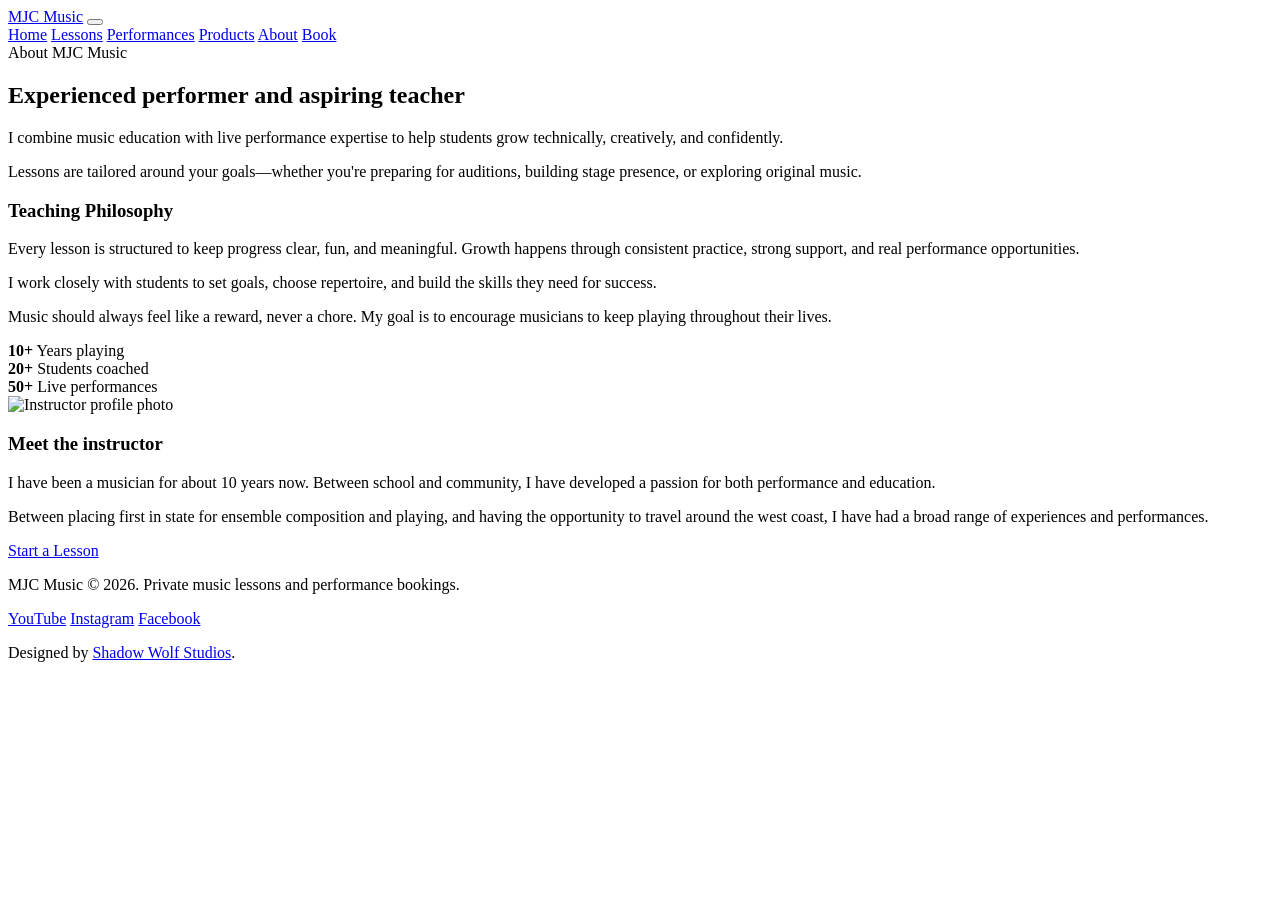
==== about.html @ 0f29dfd9 "Added html pages" ====
﻿<!DOCTYPE html>
<html lang="en">
<head>
  <meta charset="UTF-8">
  <meta name="viewport" content="width=device-width, initial-scale=1.0">
  <title>About | MJCMusic</title>
  <meta name="description" content="About MJCMusic, the experience and mission behind private lessons and performance bookings." />
  <link rel="stylesheet" href="css/style.css">
  <link rel="stylesheet" href="css/about.css">
</head>
<body>
  <header class="site-header">
    <div class="container header-inner">
      <a href="index.html" class="brand">MJC Music</a>
      <button class="menu-toggle" aria-expanded="false" aria-label="Open menu">
        <span></span>
        <span></span>
        <span></span>
      </button>
      <nav class="site-nav" aria-label="Primary navigation">
        <a href="index.html">Home</a>
        <a href="lessons.html">Lessons</a>
        <a href="performances.html">Performances</a>
        <a href="products.html">Products</a>
        <a href="about.html">About</a>
        <a href="contact.html">Book</a>
      </nav>
    </div>
  </header>

  <main>
    <section class="section-light">
      <div class="container section-header">
        <span class="eyebrow">About MJC Music</span>
        <h2>Experienced performer and aspiring teacher</h2>
        <p>I combine music education with live performance expertise to help students grow technically, creatively, and confidently.</p>
        <p>Lessons are tailored around your goals—whether you're preparing for auditions, building stage presence, or exploring original music.</p>
      </div>

      <div class="container about-grid">
        <div>
          <h3>Teaching Philosophy</h3>
          <p>Every lesson is structured to keep progress clear, fun, and meaningful. Growth happens through consistent practice, strong support, and real performance opportunities.</p>
          <p>I work closely with students to set goals, choose repertoire, and build the skills they need for success.</p>
          <p>Music should always feel like a reward, never a chore. My goal is to encourage musicians to keep playing throughout their lives.</p>
        </div>
        <div class="stats-panel">
          <div class="stat-item">
            <strong>10+</strong>
            <span>Years playing</span>
          </div>
          <div class="stat-item">
            <strong>20+</strong>
            <span>Students coached</span>
          </div>
          <div class="stat-item">
            <strong>50+</strong>
            <span>Live performances</span>
          </div>
        </div>
      </div>

      <div class="container profile-card">
        <div class="profile-image">
          <img src="img/me2.png" alt="Instructor profile photo">
        </div>
        <div class="profile-text">
          <h3>Meet the instructor</h3>
          <p>I have been a musician for about 10 years now. Between school and community, I have developed a passion for both performance and education.</p>
          <p>Between placing first in state for ensemble composition and playing, and having the opportunity to travel around the west coast, I have had a broad range of experiences and performances.</p>
        </div>
      </div>

      <div class="container hero-actions">
        <a href="contact.html" class="btn btn-primary">Start a Lesson</a>
      </div>
    </section>
  </main>

  <footer class="site-footer">
    <div class="container footer-inner">
      <p>MJC Music © 2026. Private music lessons and performance bookings.</p>
      <div class="social-links">
        <a href="https://www.youtube.com/channel/YOUR_CHANNEL_ID" target="_blank" rel="noreferrer noopener" aria-label="YouTube">YouTube</a>
        <a href="https://www.instagram.com/YOUR_HANDLE" target="_blank" rel="noreferrer noopener" aria-label="Instagram">Instagram</a>
        <a href="https://www.facebook.com/YOUR_PAGE" target="_blank" rel="noreferrer noopener" aria-label="Facebook">Facebook</a>
      </div>
      <p>Designed by <a href="https://sws.rf.gd/" target="_blank">Shadow Wolf Studios</a>.</p>
    </div>
  </footer>
  <script src="js/menu.js" defer></script>
</body>
</html>
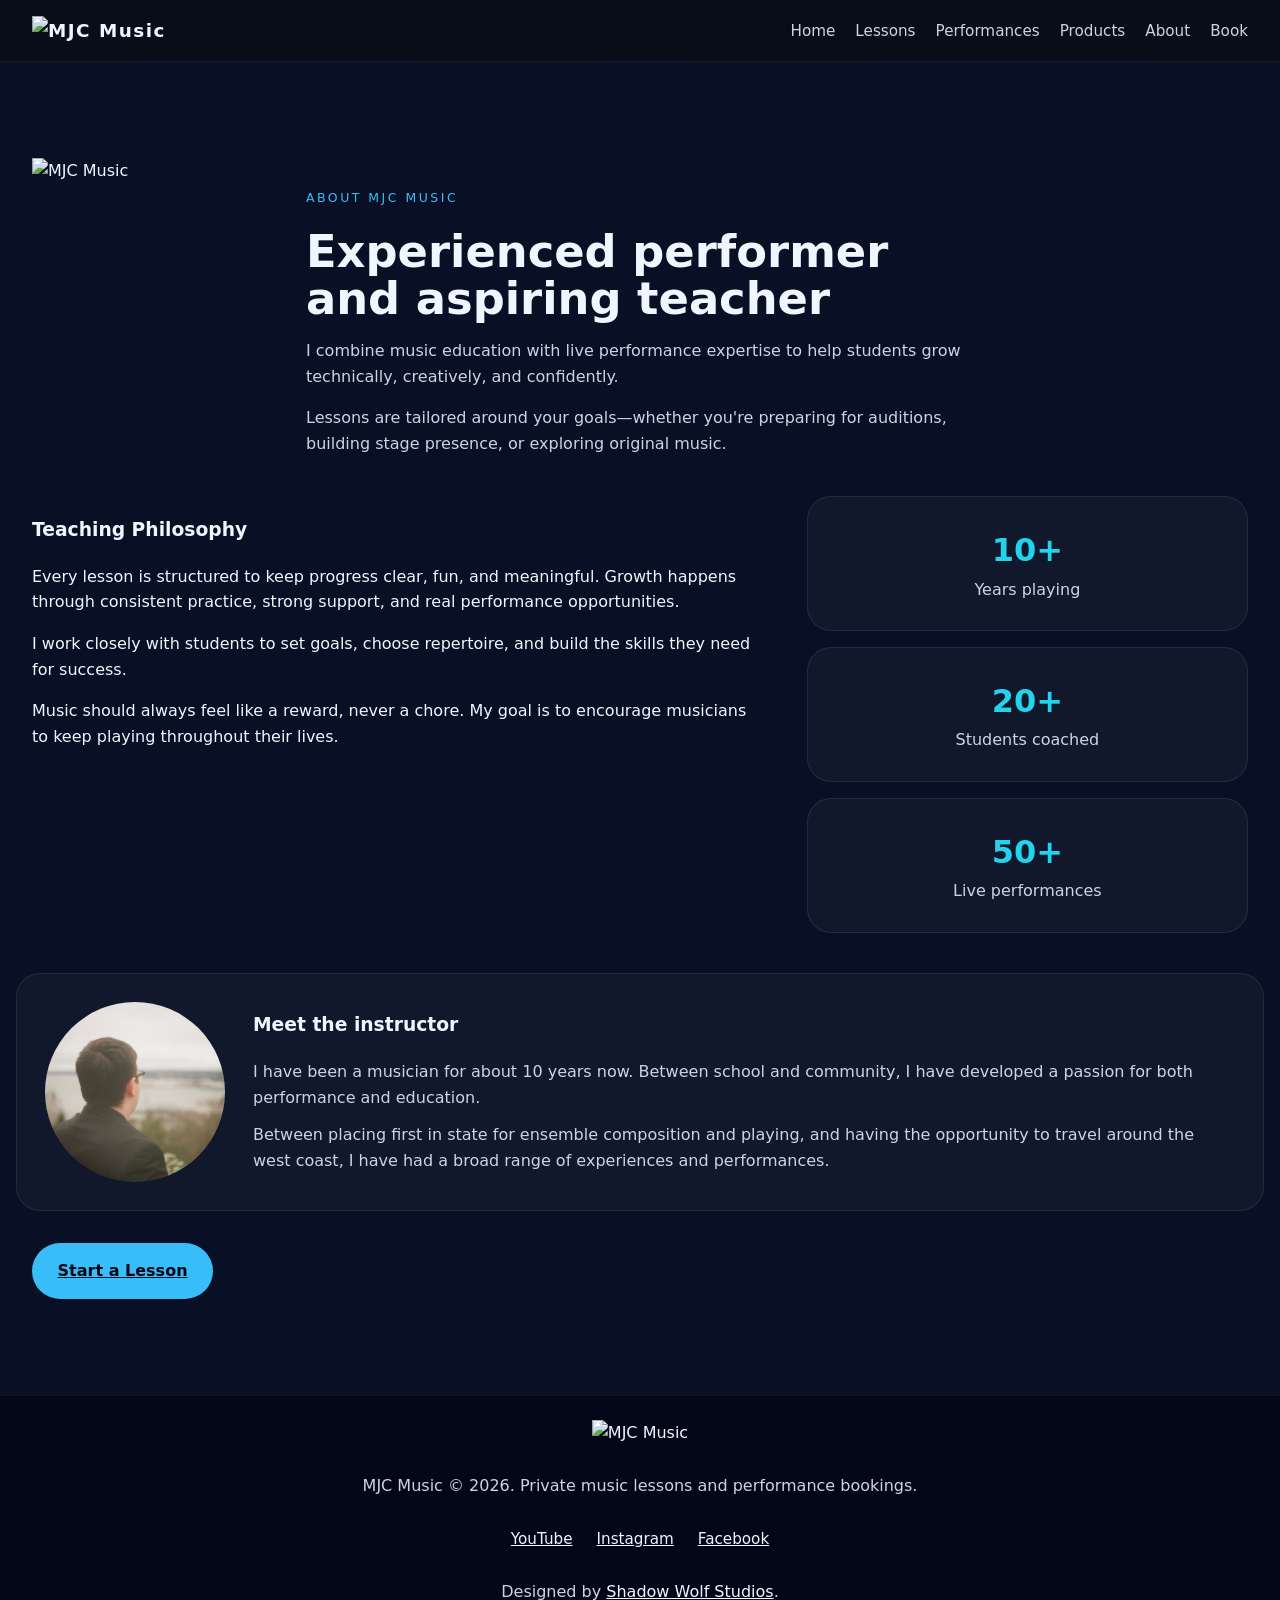
==== commit 2ab43ee0: "Changes to pages and sitemap Added logo in header, sitemap update, favicon, changed index styling, a" ====
--- a/about.html
+++ b/about.html
@@ -3,6 +3,7 @@
 <head>
   <meta charset="UTF-8">
   <meta name="viewport" content="width=device-width, initial-scale=1.0">
+  <link rel="icon" type="image/x-icon" href="img/favicon.ico">
   <title>About | MJCMusic</title>
   <meta name="description" content="About MJCMusic, the experience and mission behind private lessons and performance bookings." />
   <link rel="stylesheet" href="css/style.css">
@@ -11,7 +12,7 @@
 <body>
   <header class="site-header">
     <div class="container header-inner">
-      <a href="index.html" class="brand">MJC Music</a>
+      <a href="index.html" class="brand"><img src="img/logo2.png" alt="MJC Music" class="logo-image"></a>
       <button class="menu-toggle" aria-expanded="false" aria-label="Open menu">
         <span></span>
         <span></span>
@@ -30,6 +31,9 @@
 
   <main>
     <section class="section-light">
+      <div class="container about-logo-section">
+        <img src="img/logo.png" alt="MJC Music" class="about-logo">
+      </div>
       <div class="container section-header">
         <span class="eyebrow">About MJC Music</span>
         <h2>Experienced performer and aspiring teacher</h2>
@@ -79,6 +83,7 @@
 
   <footer class="site-footer">
     <div class="container footer-inner">
+      <img src="img/logo.png" alt="MJC Music" class="footer-logo">
       <p>MJC Music © 2026. Private music lessons and performance bookings.</p>
       <div class="social-links">
         <a href="https://www.youtube.com/channel/YOUR_CHANNEL_ID" target="_blank" rel="noreferrer noopener" aria-label="YouTube">YouTube</a>
--- a/css/style.css
+++ b/css/style.css
@@ -0,0 +1,548 @@
+﻿:root {
+  --bg: #0b1222;
+  --surface: #111a33;
+  --surface-alt: #172143;
+  --text: #eff6ff;
+  --text-muted: #cbd5e1;
+  --accent: #38bdf8;
+  --accent-strong: #22d3ee;
+  --border: rgba(148, 163, 184, 0.18);
+  --radius: 24px;
+  --max-width: 1320px;
+}
+
+* {
+  box-sizing: border-box;
+}
+
+html,
+body {
+  margin: 0;
+  min-height: 100%;
+  font-family: Inter, system-ui, -apple-system, BlinkMacSystemFont, "Segoe UI", sans-serif;
+  color: var(--text);
+  background: radial-gradient(circle at top, rgba(56, 189, 248, 0.14), transparent 30%),
+    linear-gradient(180deg, #060b18 0%, #0e152a 100%);
+}
+
+body {
+  line-height: 1.6;
+  overflow-x: hidden;
+}
+
+a {
+  color: inherit;
+  text-decoration: underline;
+}
+
+.container {
+  width: min(100% - 2rem, var(--max-width));
+  margin: 0 auto;
+  padding: 0 1rem;
+}
+
+.site-header {
+  position: sticky;
+  top: 0;
+  z-index: 20;
+  background: rgba(8, 14, 26, 0.96);
+  border-bottom: 1px solid rgba(148, 163, 184, 0.08);
+  padding: 0 1rem;
+}
+
+.header-inner {
+  display: flex;
+  align-items: center;
+  justify-content: space-between;
+  padding: 1rem 0;
+}
+
+.brand {
+  font-size: 1.15rem;
+  font-weight: 700;
+  letter-spacing: 0.08em;
+  text-decoration: none;
+}
+
+.site-nav {
+  display: flex;
+  gap: 1.25rem;
+  flex-wrap: wrap;
+}
+
+.site-nav a {
+  color: var(--text-muted);
+  text-decoration: none;
+  font-size: 0.95rem;
+  transition: color 0.2s ease;
+}
+
+.site-nav a:hover {
+  color: var(--accent);
+}
+
+.menu-toggle {
+  display: none;
+  border: none;
+  background: transparent;
+  cursor: pointer;
+  padding: 0.5rem;
+}
+
+.menu-toggle span {
+  display: block;
+  width: 22px;
+  height: 2px;
+  margin: 4px 0;
+  background: var(--text);
+  border-radius: 999px;
+  transition: transform 0.2s ease, opacity 0.2s ease;
+}
+
+.menu-toggle[aria-expanded="true"] span:nth-child(1) {
+  transform: translateY(7px) rotate(45deg);
+}
+
+.menu-toggle[aria-expanded="true"] span:nth-child(2) {
+  opacity: 0;
+}
+
+.menu-toggle[aria-expanded="true"] span:nth-child(3) {
+  transform: translateY(-7px) rotate(-45deg);
+}
+
+.section-primary,
+.section-dark {
+  padding: 5rem 0;
+}
+
+.section-light {
+  padding: 4rem 0;
+  background: #090f24;
+}
+
+.section-primary {
+  background: linear-gradient(135deg, rgba(56, 189, 248, 0.14), rgba(14, 165, 233, 0.04));
+}
+
+.hero {
+  display: grid;
+  align-items: center;
+  min-height: calc(100vh - 90px);
+}
+
+.hero-content {
+  max-width: 720px;
+}
+
+.eyebrow {
+  display: inline-flex;
+  align-items: center;
+  letter-spacing: 0.2em;
+  text-transform: uppercase;
+  color: var(--accent);
+  font-size: 0.78rem;
+  margin-bottom: 1.25rem;
+}
+
+.hero h1,
+.section-header h2 {
+  font-size: clamp(2.5rem, 3.5vw, 4rem);
+  margin: 0;
+  line-height: 1.05;
+}
+
+.hero p,
+.section-header p,
+.card p,
+.performance-copy p,
+.feature-card p,
+.contact-card p,
+.site-footer p {
+  color: var(--text-muted);
+}
+
+.hero p {
+  margin: 1.5rem 0;
+  font-size: 1.05rem;
+  max-width: 42rem;
+}
+
+.hero-actions {
+  display: flex;
+  flex-wrap: wrap;
+  gap: 1rem;
+  margin-top: 2rem;
+}
+
+.btn {
+  display: inline-flex;
+  align-items: center;
+  justify-content: center;
+  padding: 0.95rem 1.6rem;
+  border-radius: 999px;
+  font-weight: 600;
+  transition: transform 0.2s ease, background-color 0.2s ease;
+}
+
+.btn:hover {
+  transform: translateY(-1px);
+}
+
+.btn-primary {
+  background: var(--accent);
+  color: #020617;
+}
+
+.btn-secondary {
+  background: rgba(255, 255, 255, 0.08);
+  border: 1px solid rgba(255, 255, 255, 0.12);
+  color: var(--text);
+}
+
+.section-header {
+  max-width: 700px;
+  margin-bottom: 2.5rem;
+}
+
+.section-header-light h2,
+.section-header-light p {
+  color: var(--text);
+}
+
+.grid {
+  display: grid;
+  gap: 1.5rem;
+}
+
+.cards-grid {
+  grid-template-columns: repeat(auto-fit, minmax(240px, 1fr));
+}
+
+.card,
+.feature-card,
+.contact-card,
+.stat-item {
+  background: rgba(255, 255, 255, 0.04);
+  border: 1px solid rgba(255, 255, 255, 0.08);
+  border-radius: var(--radius);
+  padding: 1.75rem;
+}
+
+.card h3,
+.feature-card h4 {
+  margin-top: 0;
+  margin-bottom: 1rem;
+  color: var(--text);
+}
+
+.flyer-section {
+  margin-top: 2.5rem;
+}
+
+.flyer-card {
+  display: grid;
+  grid-template-columns: 1.1fr 0.9fr;
+  gap: 1.5rem;
+  align-items: stretch;
+  background: rgba(255, 255, 255, 0.05);
+  border: 1px solid rgba(255, 255, 255, 0.08);
+  border-radius: var(--radius);
+  padding: 1.75rem;
+}
+
+.flyer-preview img {
+  width: 100%;
+  height: auto;
+  max-height: none;
+  object-fit: contain;
+  border-radius: var(--radius);
+  display: block;
+}
+
+.flyer-actions {
+  display: flex;
+  flex-wrap: wrap;
+  gap: 1rem;
+  margin-top: 1rem;
+}
+
+.flyer-promo-card {
+  display: grid;
+  gap: 1rem;
+}
+
+@media (max-width: 860px) {
+  .flyer-card {
+    grid-template-columns: 1fr;
+  }
+}
+
+.performance-grid {
+  grid-template-columns: 1.4fr 0.9fr;
+  align-items: start;
+  gap: 2rem;
+}
+
+.performance-copy ul {
+  padding-left: 1.25rem;
+  margin-top: 1rem;
+  color: var(--text-muted);
+}
+
+.performance-copy li {
+  margin-bottom: 0.85rem;
+}
+
+.video-links {
+  display: flex;
+  flex-wrap: wrap;
+  gap: 0.75rem;
+  margin-top: 1rem;
+}
+
+.about-grid {
+  display: grid;
+  grid-template-columns: 1.4fr 0.85fr;
+  gap: 2rem;
+  align-items: start;
+}
+
+.stats-panel {
+  display: grid;
+  gap: 1rem;
+}
+
+.stat-item {
+  text-align: center;
+}
+
+.stat-item strong {
+  display: block;
+  font-size: 2rem;
+  color: var(--accent-strong);
+}
+
+.stat-item span {
+  color: var(--text-muted);
+}
+
+.contact-panel {
+  display: grid;
+  grid-template-columns: 1.4fr 0.85fr;
+  gap: 2rem;
+  align-items: start;
+}
+
+.contact-card {
+  display: grid;
+  gap: 1rem;
+}
+
+.contact-card a {
+  color: var(--text);
+  text-decoration: underline;
+}
+
+label {
+  display: grid;
+  gap: 0.5rem;
+  color: var(--text);
+  font-size: 0.95rem;
+}
+
+input,
+textarea,
+select {
+  width: 100%;
+  border: 1px solid rgba(255, 255, 255, 0.12);
+  border-radius: 16px;
+  background: rgba(255, 255, 255, 0.05);
+  color: var(--text);
+  padding: 0.95rem 1rem;
+  font: inherit;
+}
+
+select {
+  color: #091422;
+}
+
+select option {
+  color: #091422;
+}
+
+input:focus,
+textarea:focus,
+select:focus {
+  outline: none;
+  border-color: rgba(56, 189, 248, 0.9);
+  box-shadow: 0 0 0 4px rgba(56, 189, 248, 0.12);
+}
+
+#booking-form {
+  display: grid;
+  gap: 1rem;
+}
+
+.booking-message {
+  color: var(--accent);
+  font-size: 0.95rem;
+  margin-top: 0.5rem;
+}
+
+.site-footer {
+  padding: 1.5rem 0 2rem;
+  background: #020617;
+  border-top: 1px solid rgba(148, 163, 184, 0.08);
+}
+
+.footer-inner {
+  display: grid;
+  gap: 0.75rem;
+  justify-items: center;
+  text-align: center;
+}
+
+.site-footer a {
+  color: var(--text);
+  text-decoration: underline;
+}
+
+.social-links {
+  display: flex;
+  gap: 1.5rem;
+  justify-content: center;
+  flex-wrap: wrap;
+}
+
+.social-links a {
+  color: var(--text);
+  text-decoration: underline;
+  font-size: 0.95rem;
+  font-weight: 500;
+  transition: color 0.2s ease;
+}
+
+.social-links a:hover {
+  color: var(--text);
+}
+
+@media (max-width: 1120px) {
+  .container {
+    width: min(100% - 2rem, 1080px);
+  }
+}
+
+@media (max-width: 900px) {
+  .performance-grid,
+  .about-grid,
+  .contact-panel {
+    grid-template-columns: 1fr;
+  }
+
+  .section-header,
+  .card,
+  .feature-card,
+  .contact-card,
+  .stat-item {
+    width: 100%;
+  }
+}
+
+@media (max-width: 768px) {
+  .header-inner {
+    flex-direction: row;
+    align-items: center;
+    justify-content: space-between;
+    gap: 1rem;
+    position: relative;
+  }
+
+  .site-nav {
+    position: absolute;
+    top: 100%;
+    left: 1rem;
+    right: 1rem;
+    background: rgba(7, 10, 24, 0.98);
+    border-top: 1px solid rgba(148, 163, 184, 0.12);
+    flex-direction: column;
+    align-items: stretch;
+    padding: 1rem;
+    gap: 1rem;
+    max-height: 0;
+    overflow: hidden;
+    opacity: 0;
+    pointer-events: none;
+    transition: max-height 0.25s ease, opacity 0.25s ease;
+  }
+
+  .site-nav a {
+    width: 100%;
+  }
+
+  .menu-toggle {
+    display: block;
+  }
+
+  .site-header.open .site-nav {
+    max-height: 320px;
+    opacity: 1;
+    pointer-events: auto;
+  }
+
+  .hero h1,
+  .section-header h2 {
+    font-size: clamp(2rem, 7vw, 3rem);
+  }
+}
+
+@media (max-width: 680px) {
+  .hero {
+    min-height: auto;
+    padding: 2.5rem 0;
+  }
+
+  .hero-actions {
+    flex-direction: column;
+    width: 100%;
+  }
+
+  .hero-actions .btn {
+    width: 100%;
+  }
+
+  .site-nav {
+    left: 0;
+    right: 0;
+    padding-left: 1rem;
+    padding-right: 1rem;
+  }
+
+  .site-nav a {
+    width: 100%;
+  }
+}
+
+@media (max-width: 520px) {
+  .site-nav {
+    gap: 0.85rem;
+  }
+
+  .hero p,
+  .section-header p {
+    font-size: 1rem;
+  }
+
+  .btn {
+    width: 100%;
+  }
+
+  .section-header,
+  .cards-grid,
+  .about-grid,
+  .performance-grid,
+  .contact-panel {
+    padding-left: 1rem;
+    padding-right: 1rem;
+  }
+}
--- a/css/about.css
+++ b/css/about.css
@@ -0,0 +1,61 @@
+/* Page-specific spacing for about.html */
+.section-light {
+  padding: 6rem 0;
+}
+.about-grid {
+  gap: 3rem;
+}
+.section-header + .about-grid {
+  margin-top: 2.5rem;
+}
+.profile-card {
+  display: grid;
+  grid-template-columns: 180px 1fr;
+  gap: 1.75rem;
+  align-items: center;
+  background: rgba(255, 255, 255, 0.04);
+  border: 1px solid rgba(255, 255, 255, 0.08);
+  border-radius: var(--radius);
+  padding: 1.75rem;
+  margin-top: 2.5rem;
+}
+
+.profile-image {
+  width: 180px;
+  aspect-ratio: 1 / 1;
+  border-radius: 50%;
+  overflow: hidden;
+  background: rgba(255, 255, 255, 0.08);
+}
+
+.profile-image img {
+  width: 100%;
+  height: 100%;
+  object-fit: cover;
+  object-position: center;
+  display: block;
+}
+
+.profile-text h3 {
+  margin-top: 0;
+}
+
+.profile-text p {
+  margin: 0.75rem 0 0;
+  color: var(--text-muted);
+}
+
+@media (max-width: 768px) {
+  .profile-card {
+    grid-template-columns: 1fr;
+    text-align: center;
+  }
+
+  .profile-image {
+    margin: 0 auto;
+  }
+}
+
+.hero-actions {
+  margin-top: 2rem;
+}
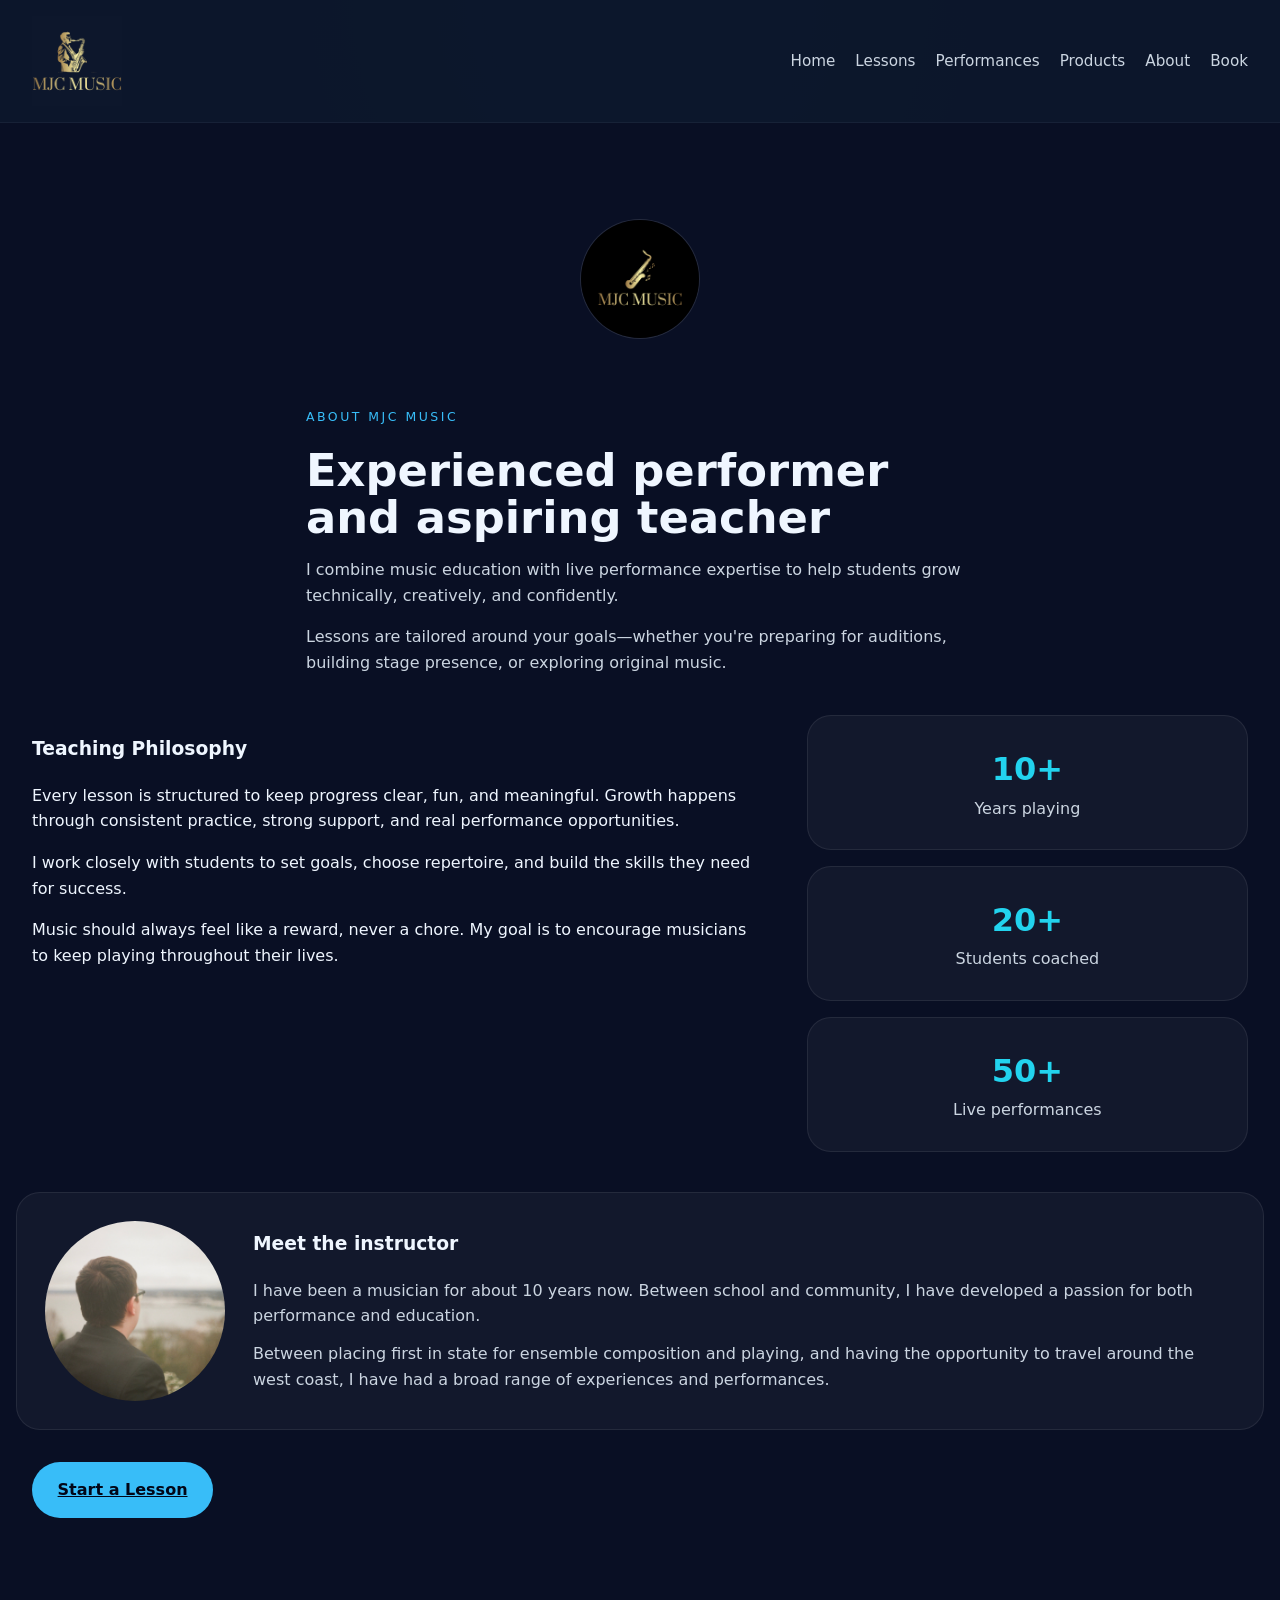
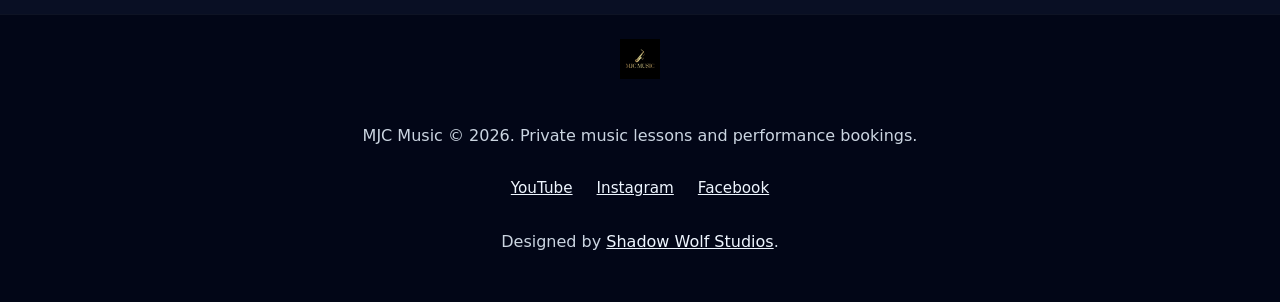
==== commit b6abcc12: "Robots.txt file and twitter cards" ====
--- a/about.html
+++ b/about.html
@@ -6,6 +6,10 @@
   <link rel="icon" type="image/x-icon" href="img/favicon.ico">
   <title>About | MJCMusic</title>
   <meta name="description" content="About MJCMusic, the experience and mission behind private lessons and performance bookings." />
+  <meta name="twitter:card" content="summary_large_image">
+  <meta name="twitter:title" content="About | MJCMusic">
+  <meta name="twitter:description" content="About MJCMusic, the experience and mission behind private lessons and performance bookings.">
+  <meta name="twitter:image" content="https://mjcmusic.org/img/logo2.png">
   <link rel="stylesheet" href="css/style.css">
   <link rel="stylesheet" href="css/about.css">
 </head>
--- a/css/style.css
+++ b/css/style.css
@@ -45,7 +45,7 @@
   position: sticky;
   top: 0;
   z-index: 20;
-  background: rgba(8, 14, 26, 0.96);
+  background: rgba(13, 23, 44, 0.96);
   border-bottom: 1px solid rgba(148, 163, 184, 0.08);
   padding: 0 1rem;
 }
@@ -62,6 +62,41 @@
   font-weight: 700;
   letter-spacing: 0.08em;
   text-decoration: none;
+  display: flex;
+  align-items: center;
+}
+
+.logo-image {
+  height: 90px;
+  width: auto;
+  display: block;
+}
+
+.hero-logo {
+  height: 150px;
+  width: auto;
+  display: block;
+  margin-bottom: 1.5rem;
+}
+
+.about-logo {
+  height: 120px;
+  width: 120px;
+  aspect-ratio: 1 / 1;
+  border-radius: 50%;
+  overflow: hidden;
+  display: block;
+  object-fit: cover;
+  background: rgba(255, 255, 255, 0.04);
+  border: 1px solid rgba(255, 255, 255, 0.08);
+  margin-bottom: 2rem;
+}
+
+.footer-logo {
+  height: 40px;
+  width: auto;
+  display: block;
+  margin-bottom: 1rem;
 }
 
 .site-nav {
--- a/css/about.css
+++ b/css/about.css
@@ -2,6 +2,13 @@
 .section-light {
   padding: 6rem 0;
 }
+
+.about-logo-section {
+  display: flex;
+  justify-content: center;
+  margin-bottom: 2rem;
+}
+
 .about-grid {
   gap: 3rem;
 }
